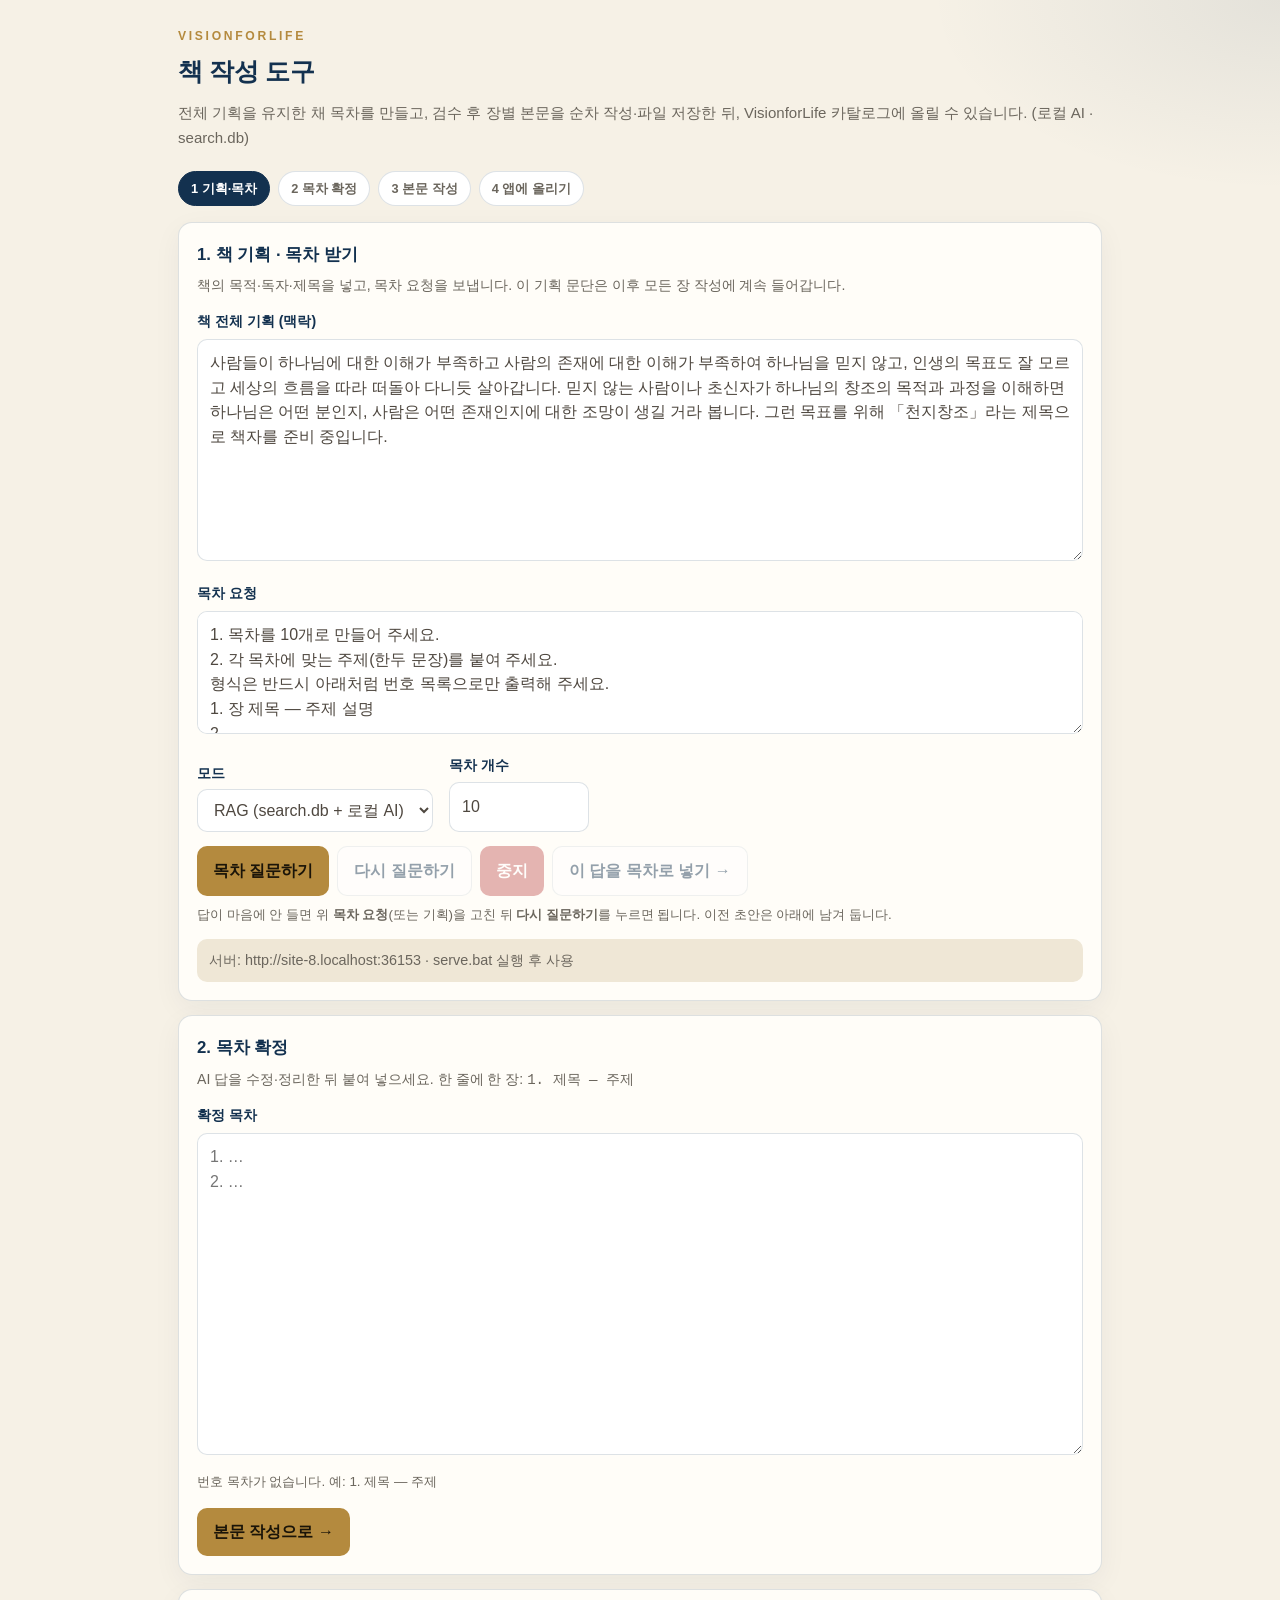
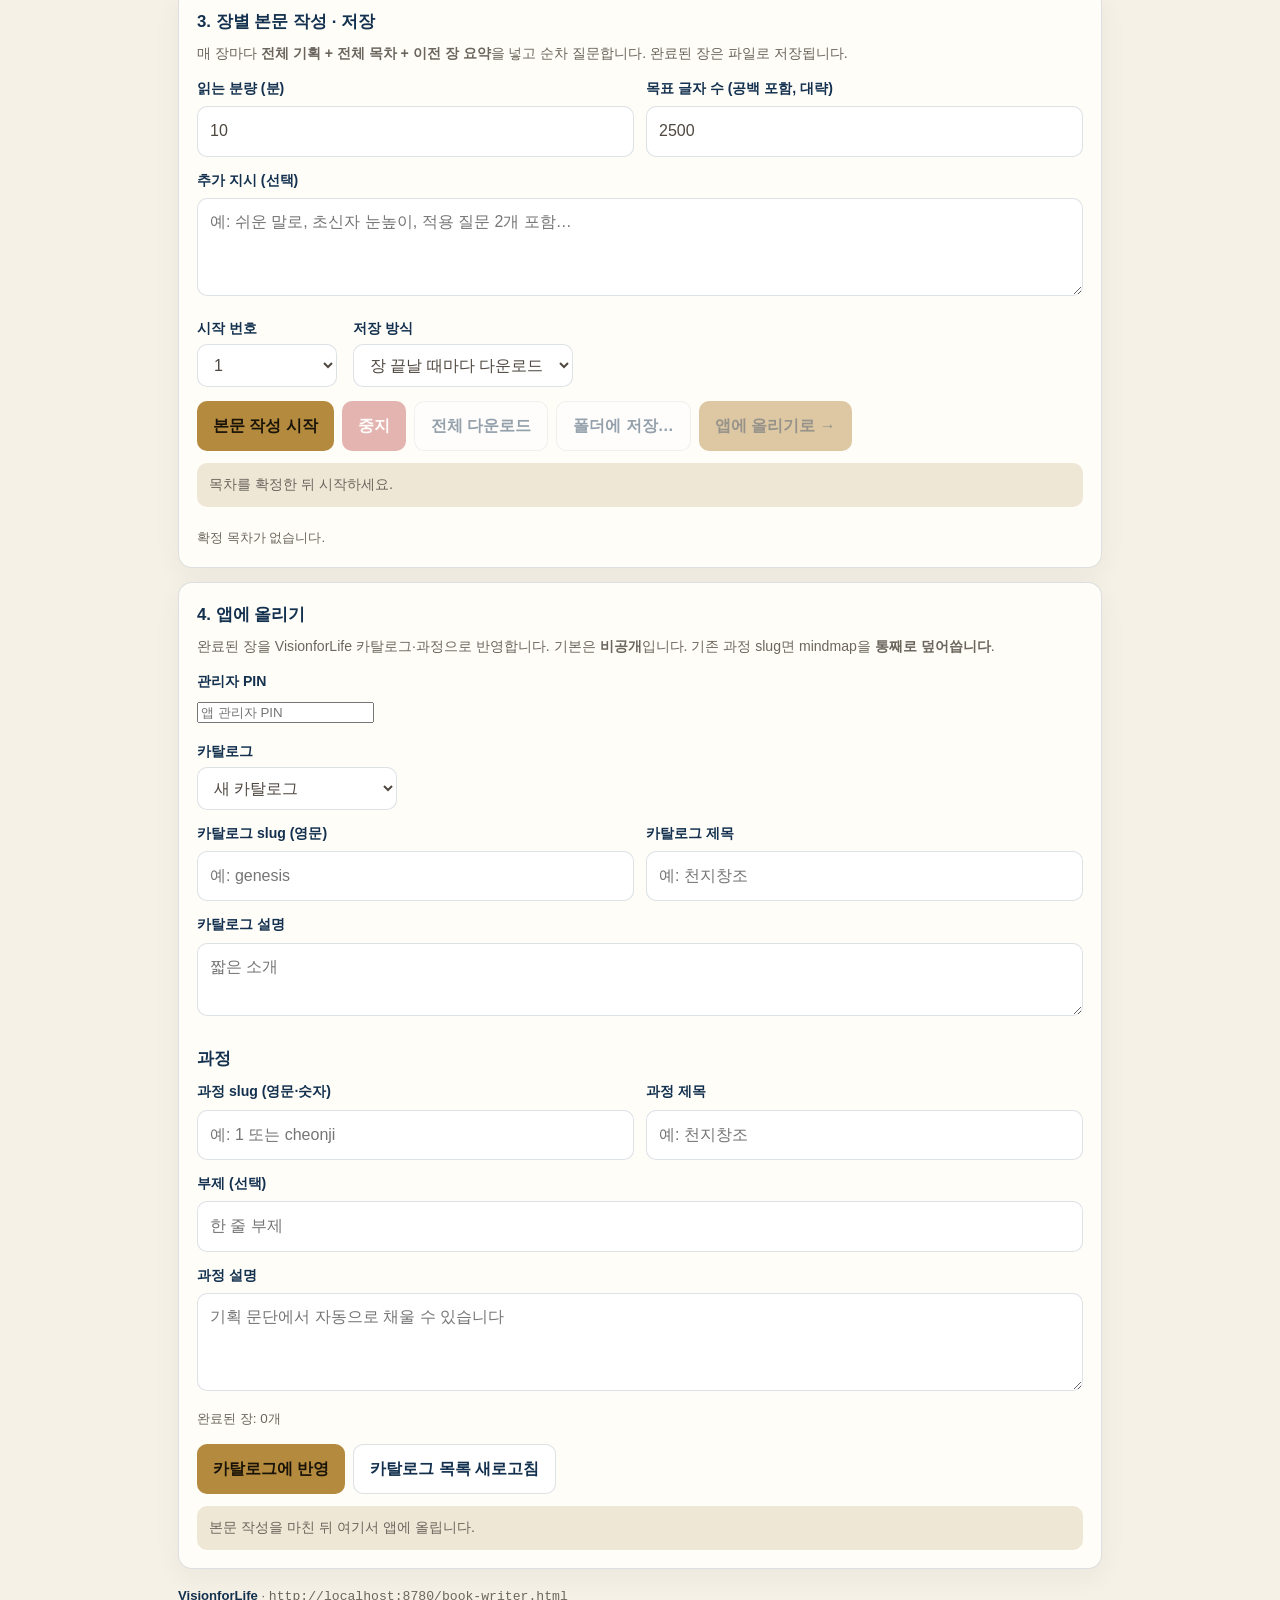
==== book-writer.html @ 025b5c42 "Add book-writer catalog publish step and fill genesis lessons 1-10. Let authors push local-AI chapte" ====
<!DOCTYPE html>
<html lang="ko">
<head>
<meta charset="UTF-8">
<meta name="viewport" content="width=device-width, initial-scale=1">
<title>책 작성 도구 · VisionforLife</title>
<style>
  :root{
    --bg:#f6f1e6; --panel:#fffdf8; --ink:#4f4840; --muted:#6b665d;
    --navy:#13314f; --gold:#b48a3e; --line:rgba(19,49,79,.14);
    --ok:#2f6b4f; --bad:#c45c5c; --soft:#efe7d6;
  }
  *{box-sizing:border-box}
  body{
    margin:0; min-height:100vh; color:var(--ink);
    font-family:"Pretendard","Apple SD Gothic Neo","Malgun Gothic",sans-serif;
    background:
      radial-gradient(900px 420px at 10% -10%, rgba(180,138,62,.16), transparent 55%),
      radial-gradient(700px 380px at 100% 0%, rgba(19,49,79,.08), transparent 50%),
      var(--bg);
    line-height:1.65;
  }
  .wrap{max-width:960px; margin:0 auto; padding:26px 18px 64px}
  .brand{color:var(--gold); letter-spacing:.22em; font-size:.76rem; font-weight:700; margin:0 0 6px}
  h1{margin:0 0 8px; color:var(--navy); font-size:1.55rem; font-family:"Nanum Myeongjo",Batang,serif}
  .lead{margin:0 0 20px; color:var(--muted); font-size:.94rem}
  .steps{display:flex; flex-wrap:wrap; gap:8px; margin:0 0 16px}
  .stepchip{
    border:1px solid var(--line); background:#fff; color:var(--muted);
    border-radius:999px; padding:6px 12px; font-size:.8rem; font-weight:700;
  }
  .stepchip.on{background:var(--navy); color:#fff; border-color:var(--navy)}
  .stepchip.done{background:rgba(47,107,79,.12); color:var(--ok); border-color:rgba(47,107,79,.35)}
  .panel{
    background:var(--panel); border:1px solid var(--line); border-radius:14px;
    padding:18px; margin-bottom:14px;
    box-shadow:0 8px 28px rgba(19,49,79,.05);
  }
  .panel h2{margin:0 0 6px; font-size:1.05rem; color:var(--navy)}
  .sub{margin:0 0 12px; color:var(--muted); font-size:.88rem}
  label.field{display:block; margin:0 0 6px; font-size:.88rem; font-weight:700; color:var(--navy)}
  textarea, select, input[type=number], input[type=text]{
    width:100%; border:1px solid var(--line); border-radius:10px;
    background:#fff; color:var(--ink); font:inherit; padding:11px 12px;
  }
  textarea{resize:vertical; line-height:1.55}
  textarea:focus, select:focus, input:focus{outline:none; border-color:var(--gold)}
  .grid2{display:grid; grid-template-columns:1fr 1fr; gap:12px}
  @media (max-width:700px){ .grid2{grid-template-columns:1fr} }
  .opts{display:flex; flex-wrap:wrap; gap:12px 16px; margin:12px 0 0; align-items:end}
  .opts .box{min-width:140px}
  .opts label.field{margin-bottom:4px}
  .btns{display:flex; flex-wrap:wrap; gap:8px; margin-top:14px}
  button{
    border:0; border-radius:10px; padding:11px 16px; font:inherit; font-weight:700;
    cursor:pointer; background:var(--navy); color:#fff;
  }
  button:hover{filter:brightness(1.06)}
  button:disabled{opacity:.45; cursor:default; filter:none}
  button.ghost{background:#fff; color:var(--navy); border:1px solid var(--line)}
  button.stop{background:var(--bad)}
  button.gold{background:var(--gold); color:#1a1408}
  .status{
    margin-top:12px; padding:10px 12px; border-radius:10px; background:var(--soft);
    color:var(--muted); font-size:.9rem; min-height:1.4em; white-space:pre-wrap;
  }
  .status.run{color:var(--navy); font-weight:600}
  .status.err{color:var(--bad); background:#fcecec}
  .status.ok{color:var(--ok)}
  .outbox{
    margin-top:12px; border:1px solid var(--line); border-radius:12px; background:#fff;
    padding:12px 14px; max-height:360px; overflow:auto; white-space:pre-wrap;
    font-size:.92rem; display:none;
  }
  .outbox.on{display:block}
  .list{display:flex; flex-direction:column; gap:8px}
  .item{
    border:1px solid var(--line); border-radius:12px; background:#fff;
    padding:12px 14px; display:grid; grid-template-columns:1fr auto; gap:8px 12px;
  }
  .item .t{font-weight:700; color:var(--navy)}
  .item .m{font-size:.84rem; color:var(--muted)}
  .item .actions{display:flex; gap:6px; flex-wrap:wrap; justify-content:flex-end}
  .item button{padding:7px 11px; font-size:.85rem}
  .item.done{border-color:rgba(47,107,79,.35)}
  .item.run{border-color:rgba(180,138,62,.55); background:#fffaf0}
  .item.err{border-color:rgba(196,92,92,.45)}
  .preview{
    grid-column:1/-1; margin:0; max-height:180px; overflow:auto;
    white-space:pre-wrap; font-size:.86rem; color:#3f3a33;
    background:#faf6ec; border-radius:8px; padding:10px 12px; display:none;
  }
  .item.open .preview{display:block}
  .hint{font-size:.84rem; color:var(--muted); margin:8px 0 0}
  .foot{margin-top:16px; font-size:.82rem; color:var(--muted)}
  .foot a{color:var(--navy); font-weight:600; text-decoration:none}
  .hidden{display:none !important}
</style>
</head>
<body>
  <div class="wrap">
    <p class="brand">VISIONFORLIFE</p>
    <h1>책 작성 도구</h1>
    <p class="lead">전체 기획을 유지한 채 목차를 만들고, 검수 후 장별 본문을 순차 작성·파일 저장한 뒤, VisionforLife 카탈로그에 올릴 수 있습니다. (로컬 AI · search.db)</p>

    <div class="steps" id="stepChips">
      <span class="stepchip on" data-step="1">1 기획·목차</span>
      <span class="stepchip" data-step="2">2 목차 확정</span>
      <span class="stepchip" data-step="3">3 본문 작성</span>
      <span class="stepchip" data-step="4">4 앱에 올리기</span>
    </div>

    <!-- STEP 1 -->
    <div class="panel" id="panel1">
      <h2>1. 책 기획 · 목차 받기</h2>
      <p class="sub">책의 목적·독자·제목을 넣고, 목차 요청을 보냅니다. 이 기획 문단은 이후 모든 장 작성에 계속 들어갑니다.</p>

      <label class="field" for="premise">책 전체 기획 (맥락)</label>
      <textarea id="premise" rows="8" placeholder="예: 믿지 않는 사람·초신자가 창조의 목적과 과정을 이해하도록… 제목은 「천지창조」…"></textarea>

      <label class="field" for="tocAsk" style="margin-top:12px">목차 요청</label>
      <textarea id="tocAsk" rows="4">1. 목차를 10개로 만들어 주세요.
2. 각 목차에 맞는 주제(한두 문장)를 붙여 주세요.
형식은 반드시 아래처럼 번호 목록으로만 출력해 주세요.
1. 장 제목 — 주제 설명
2. …</textarea>

      <div class="opts">
        <div class="box">
          <label class="field" for="mode">모드</label>
          <select id="mode">
            <option value="rag" selected>RAG (search.db + 로컬 AI)</option>
            <option value="model">로컬 AI만</option>
          </select>
        </div>
        <div class="box">
          <label class="field" for="tocCount">목차 개수</label>
          <input id="tocCount" type="number" min="3" max="30" value="10">
        </div>
      </div>

      <div class="btns">
        <button id="btnTocAsk" class="gold" type="button">목차 질문하기</button>
        <button id="btnTocRetry" class="ghost" type="button" disabled title="질문을 수정한 뒤 다시 물어봅니다">다시 질문하기</button>
        <button id="btnTocStop" class="stop" type="button" disabled>중지</button>
        <button id="btnUseToc" class="ghost" type="button" disabled>이 답을 목차로 넣기 →</button>
      </div>
      <p class="hint">답이 마음에 안 들면 위 <b>목차 요청</b>(또는 기획)을 고친 뒤 <b>다시 질문하기</b>를 누르면 됩니다. 이전 초안은 아래에 남겨 둡니다.</p>
      <div class="status" id="status1">대기 중</div>
      <div class="outbox" id="tocAnswer"></div>
      <details id="tocPrevWrap" class="hidden" style="margin-top:10px">
        <summary style="cursor:pointer;color:var(--navy);font-weight:700;font-size:.9rem">이전 목차 초안 보기</summary>
        <div class="outbox on" id="tocPrev" style="margin-top:8px;max-height:220px"></div>
      </details>
    </div>

    <!-- STEP 2 -->
    <div class="panel" id="panel2">
      <h2>2. 목차 확정</h2>
      <p class="sub">AI 답을 수정·정리한 뒤 붙여 넣으세요. 한 줄에 한 장: <code>1. 제목 — 주제</code></p>
      <label class="field" for="tocFinal">확정 목차</label>
      <textarea id="tocFinal" rows="12" placeholder="1. …&#10;2. …"></textarea>
      <p class="hint" id="tocParseHint">파싱 대기</p>
      <div class="btns">
        <button id="btnToStep3" class="gold" type="button">본문 작성으로 →</button>
      </div>
    </div>

    <!-- STEP 3 -->
    <div class="panel" id="panel3">
      <h2>3. 장별 본문 작성 · 저장</h2>
      <p class="sub">매 장마다 <b>전체 기획 + 전체 목차 + 이전 장 요약</b>을 넣고 순차 질문합니다. 완료된 장은 파일로 저장됩니다.</p>

      <div class="grid2">
        <div>
          <label class="field" for="minutes">읽는 분량 (분)</label>
          <input id="minutes" type="number" min="1" max="120" value="10">
        </div>
        <div>
          <label class="field" for="chars">목표 글자 수 (공백 포함, 대략)</label>
          <input id="chars" type="number" min="500" max="20000" value="2500" step="100">
        </div>
      </div>
      <label class="field" for="bodyExtra" style="margin-top:12px">추가 지시 (선택)</label>
      <textarea id="bodyExtra" rows="3" placeholder="예: 쉬운 말로, 초신자 눈높이, 적용 질문 2개 포함…"></textarea>

      <div class="opts">
        <div class="box">
          <label class="field" for="startFrom">시작 번호</label>
          <select id="startFrom"></select>
        </div>
        <div class="box">
          <label class="field" for="autoDl">저장 방식</label>
          <select id="autoDl">
            <option value="each" selected>장 끝날 때마다 다운로드</option>
            <option value="manual">목록에서 수동 다운로드</option>
          </select>
        </div>
      </div>

      <div class="btns">
        <button id="btnBodyStart" class="gold" type="button">본문 작성 시작</button>
        <button id="btnBodyStop" class="stop" type="button" disabled>중지</button>
        <button id="btnAll" class="ghost" type="button" disabled>전체 다운로드</button>
        <button id="btnFolder" class="ghost" type="button" disabled>폴더에 저장…</button>
        <button id="btnToStep4" class="gold" type="button" disabled>앱에 올리기로 →</button>
      </div>
      <div class="status" id="status3">목차를 확정한 뒤 시작하세요.</div>
      <div class="list" id="list" style="margin-top:12px"></div>
    </div>

    <!-- STEP 4 -->
    <div class="panel" id="panel4">
      <h2>4. 앱에 올리기</h2>
      <p class="sub">완료된 장을 VisionforLife 카탈로그·과정으로 반영합니다. 기본은 <b>비공개</b>입니다. 기존 과정 slug면 mindmap을 <b>통째로 덮어씁니다</b>.</p>

      <label class="field" for="adminPin">관리자 PIN</label>
      <input id="adminPin" type="password" autocomplete="off" placeholder="앱 관리자 PIN">

      <div class="opts" style="margin-top:14px">
        <div class="box" style="min-width:200px">
          <label class="field" for="catMode">카탈로그</label>
          <select id="catMode">
            <option value="new" selected>새 카탈로그</option>
            <option value="existing">기존 카탈로그</option>
          </select>
        </div>
        <div class="box hidden" style="flex:1;min-width:220px" id="catExistingWrap">
          <label class="field" for="catExisting">기존 목록</label>
          <select id="catExisting"><option value="">불러오는 중…</option></select>
        </div>
      </div>

      <div id="catNewFields" class="grid2" style="margin-top:12px">
        <div>
          <label class="field" for="catSlug">카탈로그 slug (영문)</label>
          <input id="catSlug" type="text" placeholder="예: genesis" spellcheck="false">
        </div>
        <div>
          <label class="field" for="catTitle">카탈로그 제목</label>
          <input id="catTitle" type="text" placeholder="예: 천지창조">
        </div>
      </div>
      <label class="field" for="catDesc" style="margin-top:12px">카탈로그 설명</label>
      <textarea id="catDesc" rows="2" placeholder="짧은 소개"></textarea>

      <h2 style="margin-top:20px;font-size:1.05rem;color:var(--navy)">과정</h2>
      <div class="grid2" style="margin-top:8px">
        <div>
          <label class="field" for="courseSlug">과정 slug (영문·숫자)</label>
          <input id="courseSlug" type="text" placeholder="예: 1 또는 cheonji" spellcheck="false">
        </div>
        <div>
          <label class="field" for="courseTitle">과정 제목</label>
          <input id="courseTitle" type="text" placeholder="예: 천지창조">
        </div>
      </div>
      <label class="field" for="courseSubtitle" style="margin-top:12px">부제 (선택)</label>
      <input id="courseSubtitle" type="text" placeholder="한 줄 부제">
      <label class="field" for="courseDesc" style="margin-top:12px">과정 설명</label>
      <textarea id="courseDesc" rows="3" placeholder="기획 문단에서 자동으로 채울 수 있습니다"></textarea>

      <p class="hint" id="publishHint">완료된 장: 0개</p>
      <div class="btns">
        <button id="btnPublish" class="gold" type="button">카탈로그에 반영</button>
        <button id="btnReloadCats" class="ghost" type="button">카탈로그 목록 새로고침</button>
      </div>
      <div class="status" id="status4">본문 작성을 마친 뒤 여기서 앱에 올립니다.</div>
      <p class="hint" id="publishLinks" hidden></p>
    </div>

    <p class="foot"><a href="./">VisionforLife</a> · <code>http://localhost:8780/book-writer.html</code></p>
  </div>

<script>
(function () {
  var API = location.origin + '/api/ai/ask';
  var HEALTH = location.origin + '/api/health';
  var API_CATALOGS = location.origin + '/api/catalogs';
  var API_COURSES = location.origin + '/api/courses';
  var API_MINDMAP = location.origin + '/api/mindmap';
  var LS = {
    premise: 'vfl_book2_premise',
    tocAsk: 'vfl_book2_tocAsk',
    tocFinal: 'vfl_book2_tocFinal',
    mode: 'vfl_book2_mode',
    minutes: 'vfl_book2_minutes',
    chars: 'vfl_book2_chars',
    bodyExtra: 'vfl_book2_bodyExtra',
    adminPin: 'vfl_book2_adminPin',
    catMode: 'vfl_book2_catMode',
    catSlug: 'vfl_book2_catSlug',
    catTitle: 'vfl_book2_catTitle',
    catDesc: 'vfl_book2_catDesc',
    courseSlug: 'vfl_book2_courseSlug',
    courseTitle: 'vfl_book2_courseTitle',
    courseSubtitle: 'vfl_book2_courseSubtitle'
  };

  var premiseEl = document.getElementById('premise');
  var tocAskEl = document.getElementById('tocAsk');
  var tocFinalEl = document.getElementById('tocFinal');
  var tocAnswerEl = document.getElementById('tocAnswer');
  var tocCountEl = document.getElementById('tocCount');
  var modeEl = document.getElementById('mode');
  var minutesEl = document.getElementById('minutes');
  var charsEl = document.getElementById('chars');
  var bodyExtraEl = document.getElementById('bodyExtra');
  var startEl = document.getElementById('startFrom');
  var autoDlEl = document.getElementById('autoDl');
  var listEl = document.getElementById('list');
  var status1 = document.getElementById('status1');
  var status3 = document.getElementById('status3');
  var status4 = document.getElementById('status4');
  var tocParseHint = document.getElementById('tocParseHint');

  var btnTocAsk = document.getElementById('btnTocAsk');
  var btnTocRetry = document.getElementById('btnTocRetry');
  var btnTocStop = document.getElementById('btnTocStop');
  var btnUseToc = document.getElementById('btnUseToc');
  var tocPrevWrap = document.getElementById('tocPrevWrap');
  var tocPrevEl = document.getElementById('tocPrev');
  var tocAskCount = 0;
  var btnToStep3 = document.getElementById('btnToStep3');
  var btnBodyStart = document.getElementById('btnBodyStart');
  var btnBodyStop = document.getElementById('btnBodyStop');
  var btnAll = document.getElementById('btnAll');
  var btnFolder = document.getElementById('btnFolder');
  var btnToStep4 = document.getElementById('btnToStep4');
  var btnPublish = document.getElementById('btnPublish');
  var btnReloadCats = document.getElementById('btnReloadCats');

  var adminPinEl = document.getElementById('adminPin');
  var catModeEl = document.getElementById('catMode');
  var catExistingEl = document.getElementById('catExisting');
  var catNewFields = document.getElementById('catNewFields');
  var catExistingWrap = document.getElementById('catExistingWrap');
  var catSlugEl = document.getElementById('catSlug');
  var catTitleEl = document.getElementById('catTitle');
  var catDescEl = document.getElementById('catDesc');
  var courseSlugEl = document.getElementById('courseSlug');
  var courseTitleEl = document.getElementById('courseTitle');
  var courseSubtitleEl = document.getElementById('courseSubtitle');
  var courseDescEl = document.getElementById('courseDesc');
  var publishHint = document.getElementById('publishHint');
  var publishLinks = document.getElementById('publishLinks');

  var chapters = [];
  var answers = {};
  var lastTocRaw = '';
  var running = false;
  var publishing = false;
  var abortCtrl = null;
  var SUMMARY = 800;
  var catalogList = [];
  var SLUG_RE = /^[a-z0-9]+(?:-[a-z0-9]+)*$/;

  /* restore */
  try {
    if (localStorage.getItem(LS.premise)) premiseEl.value = localStorage.getItem(LS.premise);
    else premiseEl.value =
      '사람들이 하나님에 대한 이해가 부족하고 사람의 존재에 대한 이해가 부족하여 하나님을 믿지 않고, ' +
      '인생의 목표도 잘 모르고 세상의 흐름을 따라 떠돌아 다니듯 살아갑니다. ' +
      '믿지 않는 사람이나 초신자가 하나님의 창조의 목적과 과정을 이해하면 ' +
      '하나님은 어떤 분인지, 사람은 어떤 존재인지에 대한 조망이 생길 거라 봅니다. ' +
      '그런 목표를 위해 「천지창조」라는 제목으로 책자를 준비 중입니다.';
    if (localStorage.getItem(LS.tocAsk)) tocAskEl.value = localStorage.getItem(LS.tocAsk);
    if (localStorage.getItem(LS.tocFinal)) tocFinalEl.value = localStorage.getItem(LS.tocFinal);
    if (localStorage.getItem(LS.bodyExtra)) bodyExtraEl.value = localStorage.getItem(LS.bodyExtra);
    var sm = localStorage.getItem(LS.mode); if (sm === 'rag' || sm === 'model') modeEl.value = sm;
    var mi = localStorage.getItem(LS.minutes); if (mi) minutesEl.value = mi;
    var ch = localStorage.getItem(LS.chars); if (ch) charsEl.value = ch;
    if (localStorage.getItem(LS.adminPin)) adminPinEl.value = localStorage.getItem(LS.adminPin);
    var cm = localStorage.getItem(LS.catMode); if (cm === 'new' || cm === 'existing') catModeEl.value = cm;
    if (localStorage.getItem(LS.catSlug)) catSlugEl.value = localStorage.getItem(LS.catSlug);
    if (localStorage.getItem(LS.catTitle)) catTitleEl.value = localStorage.getItem(LS.catTitle);
    if (localStorage.getItem(LS.catDesc)) catDescEl.value = localStorage.getItem(LS.catDesc);
    if (localStorage.getItem(LS.courseSlug)) courseSlugEl.value = localStorage.getItem(LS.courseSlug);
    if (localStorage.getItem(LS.courseTitle)) courseTitleEl.value = localStorage.getItem(LS.courseTitle);
    if (localStorage.getItem(LS.courseSubtitle)) courseSubtitleEl.value = localStorage.getItem(LS.courseSubtitle);
  } catch (e) {}

  function persist() {
    try {
      localStorage.setItem(LS.premise, premiseEl.value);
      localStorage.setItem(LS.tocAsk, tocAskEl.value);
      localStorage.setItem(LS.tocFinal, tocFinalEl.value);
      localStorage.setItem(LS.mode, modeEl.value);
      localStorage.setItem(LS.minutes, minutesEl.value);
      localStorage.setItem(LS.chars, charsEl.value);
      localStorage.setItem(LS.bodyExtra, bodyExtraEl.value);
      localStorage.setItem(LS.adminPin, adminPinEl.value);
      localStorage.setItem(LS.catMode, catModeEl.value);
      localStorage.setItem(LS.catSlug, catSlugEl.value);
      localStorage.setItem(LS.catTitle, catTitleEl.value);
      localStorage.setItem(LS.catDesc, catDescEl.value);
      localStorage.setItem(LS.courseSlug, courseSlugEl.value);
      localStorage.setItem(LS.courseTitle, courseTitleEl.value);
      localStorage.setItem(LS.courseSubtitle, courseSubtitleEl.value);
    } catch (e) {}
  }
  [premiseEl, tocAskEl, tocFinalEl, bodyExtraEl, modeEl, minutesEl, charsEl,
    adminPinEl, catModeEl, catSlugEl, catTitleEl, catDescEl,
    courseSlugEl, courseTitleEl, courseSubtitleEl, courseDescEl].forEach(function (el) {
    el.addEventListener('input', persist);
    el.addEventListener('change', persist);
  });

  function setStatus(el, msg, cls) {
    el.textContent = msg;
    el.className = 'status' + (cls ? ' ' + cls : '');
  }

  function setStep(n) {
    document.querySelectorAll('.stepchip').forEach(function (c) {
      var s = parseInt(c.getAttribute('data-step'), 10);
      c.classList.toggle('on', s === n);
      c.classList.toggle('done', s < n);
    });
  }

  function parseToc(text) {
    var items = [];
    String(text || '').split(/\r?\n/).forEach(function (line) {
      var raw = line.trim();
      if (!raw || raw.charAt(0) === '#') return;
      /* strip markdown bullets */
      raw = raw.replace(/^[-*•]\s+/, '');
      var m = raw.match(/^\s*(\d+)\s*[\.\)、:：\-–—]\s*(.+)$/) || raw.match(/^\s*(\d+)\s+(.+)$/);
      if (m) items.push({ num: parseInt(m[1], 10), title: m[2].trim() });
    });
    items.sort(function (a, b) { return a.num - b.num; });
    return items;
  }

  function refreshStartOptions() {
    var items = parseToc(tocFinalEl.value);
    var cur = startEl.value;
    startEl.innerHTML = '';
    if (!items.length) {
      startEl.innerHTML = '<option value="1">1</option>';
      tocParseHint.textContent = '번호 목차가 없습니다. 예: 1. 제목 — 주제';
      return items;
    }
    items.forEach(function (c) {
      var o = document.createElement('option');
      o.value = String(c.num);
      o.textContent = c.num + '. ' + c.title;
      startEl.appendChild(o);
    });
    if (cur && [].some.call(startEl.options, function (o) { return o.value === cur; })) startEl.value = cur;
    tocParseHint.textContent = items.length + '개 장으로 인식됨';
    return items;
  }

  tocFinalEl.addEventListener('input', function () {
    persist();
    refreshStartOptions();
  });

  function escapeHtml(s) {
    return String(s).replace(/&/g,'&amp;').replace(/</g,'&lt;').replace(/>/g,'&gt;');
  }
  function safeName(s) {
    var t = (s || '').replace(/[\\\/:*?"<>|]/g, '_').replace(/\s+/g, ' ').trim();
    if (t.length > 60) t = t.slice(0, 60).trim();
    return t || 'chapter';
  }
  function pad(n) { return (n < 10 ? '0' : '') + n; }
  function fileName(ch) { return pad(ch.num) + '_' + safeName(ch.title) + '.txt'; }
  function fileBody(ch, answer) {
    var book = (premiseEl.value.trim().split('\n')[0] || '책').slice(0, 80);
    return '# ' + ch.num + '. ' + ch.title +
      '\n# book: ' + book +
      '\n# generated ' + new Date().toISOString() +
      '\n\n' + String(answer || '').trim() + '\n';
  }
  function summary(text) {
    var t = String(text || '').replace(/\r\n/g, '\n').trim();
    if (t.length <= SUMMARY) return t;
    return t.slice(0, SUMMARY).trim() + '\n…(요약 생략)';
  }
  function downloadText(name, text) {
    var blob = new Blob([text], { type: 'text/plain;charset=utf-8' });
    var a = document.createElement('a');
    a.href = URL.createObjectURL(blob);
    a.download = name;
    document.body.appendChild(a);
    a.click();
    a.remove();
    setTimeout(function () { URL.revokeObjectURL(a.href); }, 1500);
  }

  async function ensureServer() {
    var h = await fetch(HEALTH).then(function (r) { return r.json(); });
    if (!h) throw new Error('health fail');
    return h;
  }

  async function ask(question, context) {
    abortCtrl = new AbortController();
    var res = await fetch(API, {
      method: 'POST',
      headers: { 'Content-Type': 'application/json' },
      body: JSON.stringify({
        question: question,
        context: context || '',
        mode: modeEl.value
      }),
      signal: abortCtrl.signal
    });
    var data = await res.json().catch(function () { return {}; });
    if (!res.ok || !data.ok) throw new Error(data.error || ('HTTP ' + res.status));
    return String(data.answer || '');
  }

  function setTocAskingUi(on) {
    btnTocAsk.disabled = on;
    btnTocRetry.disabled = on || !lastTocRaw;
    btnTocStop.disabled = !on;
    if (on) btnUseToc.disabled = true;
  }

  /* ----- Step 1: TOC ask (여러 번 재질문 가능) ----- */
  async function askTocDraft() {
    if (running) return;
    var premise = premiseEl.value.trim();
    if (!premise) {
      setStatus(status1, '책 전체 기획을 먼저 입력해 주세요.', 'err');
      return;
    }
    if (!tocAskEl.value.trim()) {
      setStatus(status1, '목차 요청 내용을 입력해 주세요.', 'err');
      return;
    }
    persist();

    /* 재질문: 현재 답을 이전 초안으로 보관 */
    if (lastTocRaw && lastTocRaw.trim()) {
      tocPrevEl.textContent = lastTocRaw;
      tocPrevWrap.classList.remove('hidden');
    }

    running = true;
    setTocAskingUi(true);
    tocAnswerEl.classList.remove('on');
    tocAnswerEl.textContent = '';
    setStep(1);
    tocAskCount += 1;
    setStatus(status1, (tocAskCount > 1 ? '다시 질문 중… (' + tocAskCount + '회차)' : '목차 요청 중…'), 'run');
    try {
      await ensureServer();
      var n = parseInt(tocCountEl.value, 10) || 10;
      var q =
        '【책 전체 기획】\n' + premise + '\n\n' +
        '【요청】\n' + tocAskEl.value.trim() + '\n\n' +
        '목차는 정확히 ' + n + '개로 잡아 주세요. 서론·본론·결론 흐름이 자연스럽게 이어지게 하세요.\n' +
        '출력은 다른 설명 없이 번호 목록만 해 주세요. 각 줄 형식: N. 장 제목 — 주제 한두 문장';
      if (tocAskCount > 1 && tocPrevEl.textContent.trim()) {
        q +=
          '\n\n【참고: 이전에 받은 목차 초안 — 마음에 안 들어 다시 요청합니다. 개선된 새 목차를 제시하세요】\n' +
          tocPrevEl.textContent.trim();
      }
      var answer = await ask(q, '책 목차 기획');
      lastTocRaw = answer;
      tocAnswerEl.textContent = answer;
      tocAnswerEl.classList.add('on');
      btnUseToc.disabled = !answer.trim();
      btnTocAsk.textContent = '목차 다시 질문하기';
      btnTocRetry.disabled = false;
      setStatus(
        status1,
        '목차 초안을 받았습니다. 마음에 들면 「이 답을 목차로 넣기」, 아니면 요청을 고친 뒤 「다시 질문하기」를 누르세요.',
        'ok'
      );
    } catch (e) {
      if (e && e.name === 'AbortError') setStatus(status1, '중지됨. 질문을 수정한 뒤 다시 질문할 수 있습니다.', 'ok');
      else setStatus(status1, '오류: ' + (e.message || e) + ' — 수정 후 다시 질문하세요.', 'err');
    } finally {
      running = false;
      abortCtrl = null;
      btnTocAsk.disabled = false;
      btnTocStop.disabled = true;
      btnTocRetry.disabled = !lastTocRaw && !tocAnswerEl.textContent.trim();
    }
  }

  btnTocAsk.onclick = function () { askTocDraft(); };
  btnTocRetry.onclick = function () {
    tocAskEl.focus();
    askTocDraft();
  };

  btnTocStop.onclick = function () {
    if (abortCtrl) abortCtrl.abort();
    running = false;
  };

  btnUseToc.onclick = function () {
    var raw = lastTocRaw || tocAnswerEl.textContent || '';
    var parsed = parseToc(raw);
    if (parsed.length) {
      tocFinalEl.value = parsed.map(function (c) { return c.num + '. ' + c.title; }).join('\n');
    } else {
      tocFinalEl.value = raw.trim();
    }
    persist();
    refreshStartOptions();
    setStep(2);
    tocFinalEl.focus();
    setStatus(status1, '목차 칸에 넣었습니다. 필요하면 고친 뒤 「본문 작성으로」로 가세요.', 'ok');
    document.getElementById('panel2').scrollIntoView({ behavior: 'smooth', block: 'start' });
  };

  btnToStep3.onclick = function () {
    chapters = refreshStartOptions();
    if (!chapters.length) {
      setStatus(status3, '확정 목차가 비었거나 형식이 맞지 않습니다.', 'err');
      return;
    }
    if (!premiseEl.value.trim()) {
      setStatus(status3, '책 전체 기획이 비어 있습니다. 1단계로 돌아가 채워 주세요.', 'err');
      return;
    }
    answers = {};
    renderList();
    setStep(3);
    setStatus(status3, chapters.length + '개 장 준비됨. 분량을 정한 뒤 「본문 작성 시작」을 누르세요.', 'ok');
    document.getElementById('panel3').scrollIntoView({ behavior: 'smooth', block: 'start' });
  };

  /* ----- Step 3: bodies ----- */
  function renderList() {
    listEl.innerHTML = '';
    if (!chapters.length) {
      listEl.innerHTML = '<p class="hint">확정 목차가 없습니다.</p>';
      return;
    }
    chapters.forEach(function (ch) {
      var st = answers[ch.num];
      var div = document.createElement('div');
      div.className = 'item';
      if (st) {
        if (st.status === 'done') div.classList.add('done');
        if (st.status === 'run') div.classList.add('run');
        if (st.status === 'err') div.classList.add('err');
      }
      var meta = '대기';
      if (st) {
        if (st.status === 'run') meta = '작성 중…';
        else if (st.status === 'done') meta = (st.answer || '').length + '자 · 완료';
        else if (st.status === 'err') meta = '오류: ' + (st.error || '');
        else if (st.status === 'skip') meta = '건너뜀';
      }
      div.innerHTML =
        '<div><div class="t">' + ch.num + '. ' + escapeHtml(ch.title) + '</div><div class="m">' + escapeHtml(meta) + '</div></div>' +
        '<div class="actions"></div><pre class="preview"></pre>';
      var actions = div.querySelector('.actions');
      if (st && st.status === 'done' && st.answer) {
        var b1 = document.createElement('button');
        b1.type = 'button'; b1.className = 'ghost'; b1.textContent = '다운로드';
        b1.onclick = function () { downloadText(fileName(ch), fileBody(ch, st.answer)); };
        var b2 = document.createElement('button');
        b2.type = 'button'; b2.className = 'ghost'; b2.textContent = '미리보기';
        b2.onclick = function () { div.classList.toggle('open'); };
        actions.appendChild(b1);
        actions.appendChild(b2);
        div.querySelector('.preview').textContent = st.answer;
      }
      listEl.appendChild(div);
    });
    var any = Object.keys(answers).some(function (k) { return answers[k].status === 'done'; });
    btnAll.disabled = !any;
    btnFolder.disabled = !any || !window.showDirectoryPicker;
    btnToStep4.disabled = !any;
    updatePublishHint();
  }

  function doneChapters() {
    var out = [];
    chapters.forEach(function (ch) {
      var st = answers[ch.num];
      if (st && st.status === 'done' && st.answer) out.push({ ch: ch, answer: st.answer });
    });
    return out;
  }

  function updatePublishHint() {
    var n = doneChapters().length;
    publishHint.textContent = '완료된 장: ' + n + '개' + (n ? ' · 반영 시 과정 mindmap을 덮어씁니다' : '');
  }

  function shortLessonTitle(full) {
    var t = String(full || '').trim();
    var parts = t.split(/\s*[—\-–]\s*/);
    return (parts[0] || t).trim() || '과';
  }

  function lessonBody(answer) {
    var lines = String(answer || '').replace(/\r\n/g, '\n').split('\n');
    var i = 0;
    while (i < lines.length) {
      var s = lines[i].trim();
      if (!s || s.charAt(0) === '#') { i++; continue; }
      break;
    }
    return lines.slice(i).join('\n').trim() || String(answer || '').trim();
  }

  function slugify(title, fallback) {
    var s = String(title || '')
      .trim()
      .toLowerCase()
      .replace(/[^a-z0-9\s-]+/g, '')
      .replace(/\s+/g, '-')
      .replace(/-+/g, '-')
      .replace(/^-|-$/g, '')
      .slice(0, 48);
    if (s && SLUG_RE.test(s)) return s;
    return fallback || ('book-' + Date.now().toString(36));
  }

  function syncCatModeUi() {
    var isNew = catModeEl.value === 'new';
    catNewFields.classList.toggle('hidden', !isNew);
    catExistingWrap.classList.toggle('hidden', isNew);
    var catDescLabel = catDescEl.previousElementSibling;
    if (catDescLabel && catDescLabel.tagName === 'LABEL') {
      catDescLabel.classList.toggle('hidden', !isNew);
    }
    catDescEl.classList.toggle('hidden', !isNew);
  }

  async function loadCatalogs() {
    try {
      var res = await fetch(API_CATALOGS, { credentials: 'same-origin' });
      var data = await res.json().catch(function () { return {}; });
      catalogList = (data && data.ok && data.catalogs) ? data.catalogs : [];
      var cur = catExistingEl.value;
      catExistingEl.innerHTML = '';
      if (!catalogList.length) {
        var o0 = document.createElement('option');
        o0.value = '';
        o0.textContent = '(카탈로그 없음)';
        catExistingEl.appendChild(o0);
      } else {
        catalogList.forEach(function (c) {
          var o = document.createElement('option');
          o.value = c.slug;
          o.textContent = (c.title || c.slug) + ' (' + c.slug + ')' +
            (c.visibility === 'private' || c.published === false ? ' · 비공개' : '');
          catExistingEl.appendChild(o);
        });
        if (cur && [].some.call(catExistingEl.options, function (o) { return o.value === cur; })) {
          catExistingEl.value = cur;
        }
      }
      return catalogList;
    } catch (e) {
      catExistingEl.innerHTML = '<option value="">목록 로드 실패</option>';
      throw e;
    }
  }

  function prefillPublishFields() {
    var premise = premiseEl.value.trim();
    if (!courseDescEl.value.trim() && premise) courseDescEl.value = premise.slice(0, 400);
    if (!courseTitleEl.value.trim()) {
      var m = premise.match(/「([^」]+)」/) || premise.match(/『([^』]+)』/);
      courseTitleEl.value = m ? m[1] : (chapters[0] ? shortLessonTitle(chapters[0].title) : '새 과정');
    }
    if (!catTitleEl.value.trim() && courseTitleEl.value.trim()) catTitleEl.value = courseTitleEl.value.trim();
    if (!catSlugEl.value.trim()) catSlugEl.value = slugify(catTitleEl.value, 'catalog-' + Date.now().toString(36));
    if (!courseSlugEl.value.trim()) courseSlugEl.value = '1';
    if (!catDescEl.value.trim() && premise) catDescEl.value = premise.split(/[.。]/)[0].trim().slice(0, 120);
    updatePublishHint();
    persist();
  }

  function goStep4() {
    var done = doneChapters();
    if (!done.length) {
      setStatus(status3, '완료된 장이 없습니다. 본문을 먼저 작성하세요.', 'err');
      return;
    }
    if (!chapters.length) chapters = refreshStartOptions();
    prefillPublishFields();
    syncCatModeUi();
    setStep(4);
    loadCatalogs().then(function () {
      setStatus(status4, done.length + '개 장을 앱에 올릴 수 있습니다. PIN과 slug를 확인하세요.', 'ok');
    }).catch(function (e) {
      setStatus(status4, '카탈로그 목록 로드 실패: ' + (e.message || e) + ' — serve.bat 확인', 'err');
    });
    document.getElementById('panel4').scrollIntoView({ behavior: 'smooth', block: 'start' });
  }

  async function apiJson(url, method, body) {
    var res = await fetch(url, {
      method: method,
      headers: { 'Content-Type': 'application/json' },
      credentials: 'same-origin',
      body: JSON.stringify(body)
    });
    var data = await res.json().catch(function () { return {}; });
    return { ok: res.ok && !!data.ok, status: res.status, data: data };
  }

  function buildMindmap(catalogSlug, courseSlug, courseTitle, courseSubtitle, done) {
    var nodes = [{
      id: 'root',
      title: courseTitle,
      description:
        (courseDescEl.value.trim() || courseTitle) +
        '\n\n아래에서 **제1과**부터 순서대로 공부하세요.',
      scripture: '',
      x: 0,
      y: 0
    }];
    var edges = [];
    var prev = null;
    done.forEach(function (item) {
      var num = item.ch.num;
      var nid = 'lesson-' + pad(num);
      var title = shortLessonTitle(item.ch.title);
      nodes.push({
        id: nid,
        title: '제' + num + '과 ' + title,
        description: lessonBody(item.answer),
        scripture: '',
        x: 0,
        y: 0
      });
      edges.push({ id: 'e-root-' + nid, from: 'root', to: nid, type: 'hierarchy' });
      if (prev) edges.push({ id: 'e-seq-' + prev + '-' + nid, from: prev, to: nid, type: 'cross' });
      prev = nid;
    });
    return {
      version: 2,
      courseSlug: courseSlug,
      catalogSlug: catalogSlug,
      rootId: 'root',
      meta: {
        title: courseTitle,
        subtitle: courseSubtitle || '',
        catalogSlug: catalogSlug,
        layout: 'linear',
        updatedAt: new Date().toISOString()
      },
      nodes: nodes,
      edges: edges
    };
  }

  btnToStep4.onclick = function () { goStep4(); };
  btnReloadCats.onclick = function () {
    loadCatalogs().then(function () {
      setStatus(status4, '카탈로그 목록을 새로고침했습니다. (' + catalogList.length + '개)', 'ok');
    }).catch(function (e) {
      setStatus(status4, '새로고침 실패: ' + (e.message || e), 'err');
    });
  };
  catModeEl.addEventListener('change', function () {
    syncCatModeUi();
    persist();
  });

  btnPublish.onclick = async function () {
    if (publishing || running) return;
    var done = doneChapters();
    if (!done.length) {
      setStatus(status4, '완료된 장이 없습니다.', 'err');
      return;
    }
    var pin = adminPinEl.value.trim();
    if (!pin) {
      setStatus(status4, '관리자 PIN을 입력하세요.', 'err');
      adminPinEl.focus();
      return;
    }

    var catalogSlug = '';
    var catalogTitle = '';
    var catalogDesc = catDescEl.value.trim();
    var isNewCat = catModeEl.value === 'new';

    if (isNewCat) {
      catalogSlug = catSlugEl.value.trim().toLowerCase();
      catalogTitle = catTitleEl.value.trim();
      if (!catalogSlug || !SLUG_RE.test(catalogSlug)) {
        setStatus(status4, '카탈로그 slug는 영문 소문자·숫자·하이픈만 가능합니다. 예: genesis', 'err');
        return;
      }
      if (!catalogTitle) {
        setStatus(status4, '카탈로그 제목을 입력하세요.', 'err');
        return;
      }
    } else {
      catalogSlug = catExistingEl.value.trim();
      if (!catalogSlug) {
        setStatus(status4, '기존 카탈로그를 선택하세요.', 'err');
        return;
      }
      var found = catalogList.find(function (c) { return c.slug === catalogSlug; });
      catalogTitle = found ? (found.title || catalogSlug) : catalogSlug;
    }

    var courseSlug = courseSlugEl.value.trim().toLowerCase();
    var courseTitle = courseTitleEl.value.trim();
    var courseSubtitle = courseSubtitleEl.value.trim();
    var courseDesc = courseDescEl.value.trim();
    if (!courseSlug || !SLUG_RE.test(courseSlug)) {
      setStatus(status4, '과정 slug는 영문 소문자·숫자·하이픈만 가능합니다. 예: 1 또는 cheonji', 'err');
      return;
    }
    if (!courseTitle) {
      setStatus(status4, '과정 제목을 입력하세요.', 'err');
      return;
    }

    if (!confirm(
      '카탈로그「' + catalogTitle + '」(' + catalogSlug + ') / 과정「' + courseTitle + '」(' + courseSlug + ')에\n' +
      done.length + '개 장을 반영합니다.\n기존 과정이면 mindmap을 통째로 덮어씁니다. 계속할까요?'
    )) return;

    persist();
    publishing = true;
    btnPublish.disabled = true;
    publishLinks.hidden = true;
    setStatus(status4, '반영 중…', 'run');

    try {
      await ensureServer();

      if (isNewCat) {
        var created = await apiJson(API_CATALOGS, 'POST', {
          pin: pin,
          slug: catalogSlug,
          title: catalogTitle,
          description: catalogDesc,
          visibility: 'private',
          published: false
        });
        if (!created.ok) {
          var err = (created.data && created.data.error) || ('HTTP ' + created.status);
          if (/unavailable|already|exist|중복/i.test(String(err))) {
            setStatus(status4, '카탈로그가 이미 있어 기존 것을 사용합니다…', 'run');
          } else {
            throw new Error('카탈로그 생성 실패: ' + err);
          }
        }
      }

      var coursePayload = {
        pin: pin,
        catalogSlug: catalogSlug,
        slug: courseSlug,
        title: courseTitle,
        subtitle: courseSubtitle,
        description: courseDesc
      };
      var courseRes = await apiJson(API_COURSES, 'POST', coursePayload);
      if (!courseRes.ok) {
        var cerr = (courseRes.data && courseRes.data.error) || '';
        if (/unavailable|already|exist|중복/i.test(String(cerr))) {
          courseRes = await apiJson(API_COURSES, 'PATCH', coursePayload);
        }
        if (!courseRes.ok) {
          throw new Error('과정 생성/수정 실패: ' + ((courseRes.data && courseRes.data.error) || courseRes.status));
        }
      }

      var mindmap = buildMindmap(catalogSlug, courseSlug, courseTitle, courseSubtitle, done);
      mindmap.pin = pin;
      var mmRes = await apiJson(API_MINDMAP, 'POST', mindmap);
      if (!mmRes.ok) {
        throw new Error('mindmap 저장 실패: ' + ((mmRes.data && mmRes.data.error) || mmRes.status));
      }

      setStatus(status4, '완료. ' + done.length + '개 과가 반영되었습니다.', 'ok');
      publishLinks.hidden = false;
      publishLinks.innerHTML =
        '열기: <a href="./#catalog/' + encodeURIComponent(catalogSlug) + '">카탈로그</a> · ' +
        '<a href="./#course/' + encodeURIComponent(courseSlug) + '">과정</a>';
      await loadCatalogs();
    } catch (e) {
      setStatus(status4, '오류: ' + (e.message || e), 'err');
    } finally {
      publishing = false;
      btnPublish.disabled = false;
    }
  };

  function buildBodyPrompt(ch, tocBlock, prevNotes) {
    var minutes = parseInt(minutesEl.value, 10) || 10;
    var chars = parseInt(charsEl.value, 10) || 2500;
    var extra = bodyExtraEl.value.trim();
    var prevBlock = prevNotes.length
      ? '【이미 작성한 장 요약 — 톤·용어·논지를 이어서 유지】\n' + prevNotes.map(function (p) { return '----\n' + p; }).join('\n')
      : '【이미 작성한 장】 없음 (첫 장)';
    return (
      '당신은 한 권의 책을 집필 중입니다.\n\n' +
      '【책 전체 기획·맥락】\n' + premiseEl.value.trim() + '\n\n' +
      '【전체 목차】\n' + tocBlock + '\n\n' +
      prevBlock + '\n\n' +
      '【지금 쓸 장】\n' + ch.num + '. ' + ch.title + '\n\n' +
      '【분량】\n' +
      '- 소리 내어 읽으면 약 ' + minutes + '분 분량\n' +
      '- 목표 글자 수(공백 포함) 약 ' + chars + '자 (너무 짧지 않게)\n\n' +
      (extra ? ('【추가 지시】\n' + extra + '\n\n') : '') +
      '요청:\n' +
      '- 지금 장(' + ch.num + '번)의 본문만 작성하세요.\n' +
      '- 책 전체 기획과 목차 흐름 안에서, 앞 장과 톤·용어가 맞게 쓰세요.\n' +
      '- 다른 장 전체를 다시 쓰지 마세요.\n' +
      '- 서두에 "답변:", "알겠습니다" 같은 메타 문구 없이 본문만 출력하세요.\n' +
      '- 소제목이 필요하면 마크다운 ## 를 써도 됩니다.'
    );
  }

  btnBodyStart.onclick = async function () {
    if (running) return;
    chapters = refreshStartOptions();
    if (!chapters.length) {
      setStatus(status3, '확정 목차가 없습니다.', 'err');
      return;
    }
    if (!premiseEl.value.trim()) {
      setStatus(status3, '책 전체 기획이 비어 있습니다.', 'err');
      return;
    }
    persist();
    running = true;
    btnBodyStart.disabled = true;
    btnBodyStop.disabled = false;
    btnTocAsk.disabled = true;
    setStep(3);

    var startFrom = parseInt(startEl.value, 10) || chapters[0].num;
    answers = {};
    chapters.forEach(function (c) {
      answers[c.num] = { status: c.num < startFrom ? 'skip' : 'wait' };
    });
    renderList();

    var tocBlock = chapters.map(function (c) { return c.num + '. ' + c.title; }).join('\n');
    var prevNotes = [];
    /* seed summaries from already-done files in this session if restarting mid-way — N/A first run */

    try {
      await ensureServer();
      for (var i = 0; i < chapters.length; i++) {
        if (!running) break;
        var ch = chapters[i];
        if (ch.num < startFrom) continue;

        answers[ch.num] = { status: 'run' };
        renderList();
        setStatus(status3, '작성 중: ' + ch.num + '. ' + ch.title, 'run');

        var answer = await ask(buildBodyPrompt(ch, tocBlock, prevNotes), '책 본문 · ' + ch.num + '. ' + ch.title);
        if (!answer.trim()) throw new Error('빈 답변 (' + ch.num + ')');

        answers[ch.num] = { status: 'done', answer: answer };
        prevNotes.push(ch.num + '. ' + ch.title + '\n' + summary(answer));
        renderList();
        if (autoDlEl.value === 'each') downloadText(fileName(ch), fileBody(ch, answer));
      }
      if (running) setStatus(status3, '완료. 아래에서 미리보기·다시 다운로드할 수 있습니다.', 'ok');
      else setStatus(status3, '중지됨. 완료된 장만 저장할 수 있습니다.', 'ok');
    } catch (e) {
      if (e && e.name === 'AbortError') setStatus(status3, '중지됨.', 'ok');
      else {
        setStatus(status3, '오류: ' + (e.message || e), 'err');
        var cur = chapters.find(function (c) { return answers[c.num] && answers[c.num].status === 'run'; });
        if (cur) {
          answers[cur.num] = { status: 'err', error: e.message || String(e) };
          renderList();
        }
      }
    } finally {
      running = false;
      abortCtrl = null;
      btnBodyStart.disabled = false;
      btnBodyStop.disabled = true;
      btnTocAsk.disabled = false;
    }
  };

  btnBodyStop.onclick = function () {
    running = false;
    if (abortCtrl) abortCtrl.abort();
    btnBodyStop.disabled = true;
  };

  btnAll.onclick = function () {
    chapters.forEach(function (ch) {
      var st = answers[ch.num];
      if (st && st.status === 'done' && st.answer) downloadText(fileName(ch), fileBody(ch, st.answer));
    });
  };

  btnFolder.onclick = async function () {
    if (!window.showDirectoryPicker) {
      setStatus(status3, '이 브라우저는 폴더 저장을 지원하지 않습니다.', 'err');
      return;
    }
    try {
      var dir = await window.showDirectoryPicker({ mode: 'readwrite' });
      var n = 0;
      for (var i = 0; i < chapters.length; i++) {
        var ch = chapters[i];
        var st = answers[ch.num];
        if (!(st && st.status === 'done' && st.answer)) continue;
        var fh = await dir.getFileHandle(fileName(ch), { create: true });
        var w = await fh.createWritable();
        await w.write(fileBody(ch, st.answer));
        await w.close();
        n++;
      }
      setStatus(status3, '폴더에 ' + n + '개 파일을 저장했습니다.', 'ok');
    } catch (e) {
      if (e && e.name === 'AbortError') return;
      setStatus(status3, '폴더 저장 실패: ' + (e.message || e), 'err');
    }
  };

  /* minutes ↔ rough chars hint: ~250 Korean chars/min reading aloud is rough; keep independent editable */
  minutesEl.addEventListener('change', function () {
    var m = parseInt(minutesEl.value, 10) || 10;
    if (!charsEl.dataset.touched) charsEl.value = String(Math.round(m * 250));
    persist();
  });
  charsEl.addEventListener('input', function () { charsEl.dataset.touched = '1'; });

  refreshStartOptions();
  renderList();
  syncCatModeUi();
  setStatus(status1, '서버: ' + location.origin + ' · serve.bat 실행 후 사용');
  loadCatalogs().catch(function () {});
})();
</script>
</body>
</html>
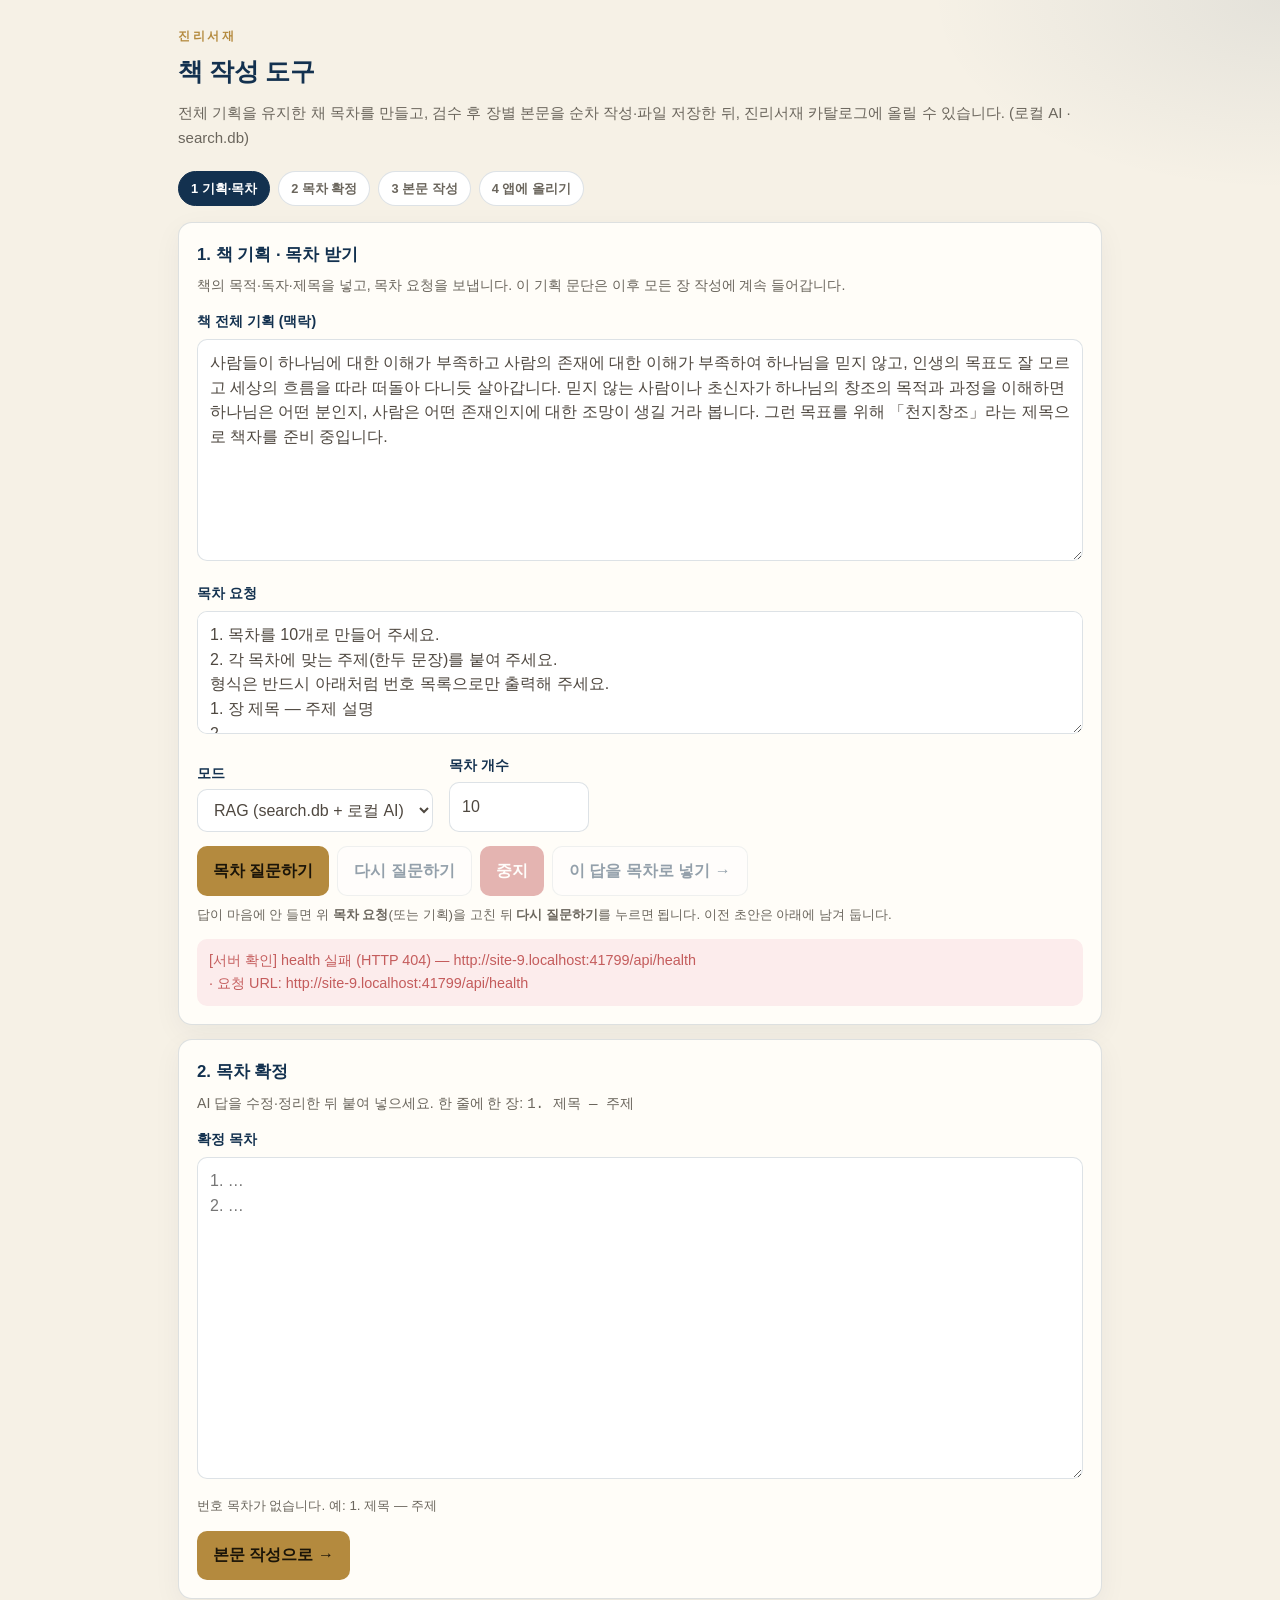
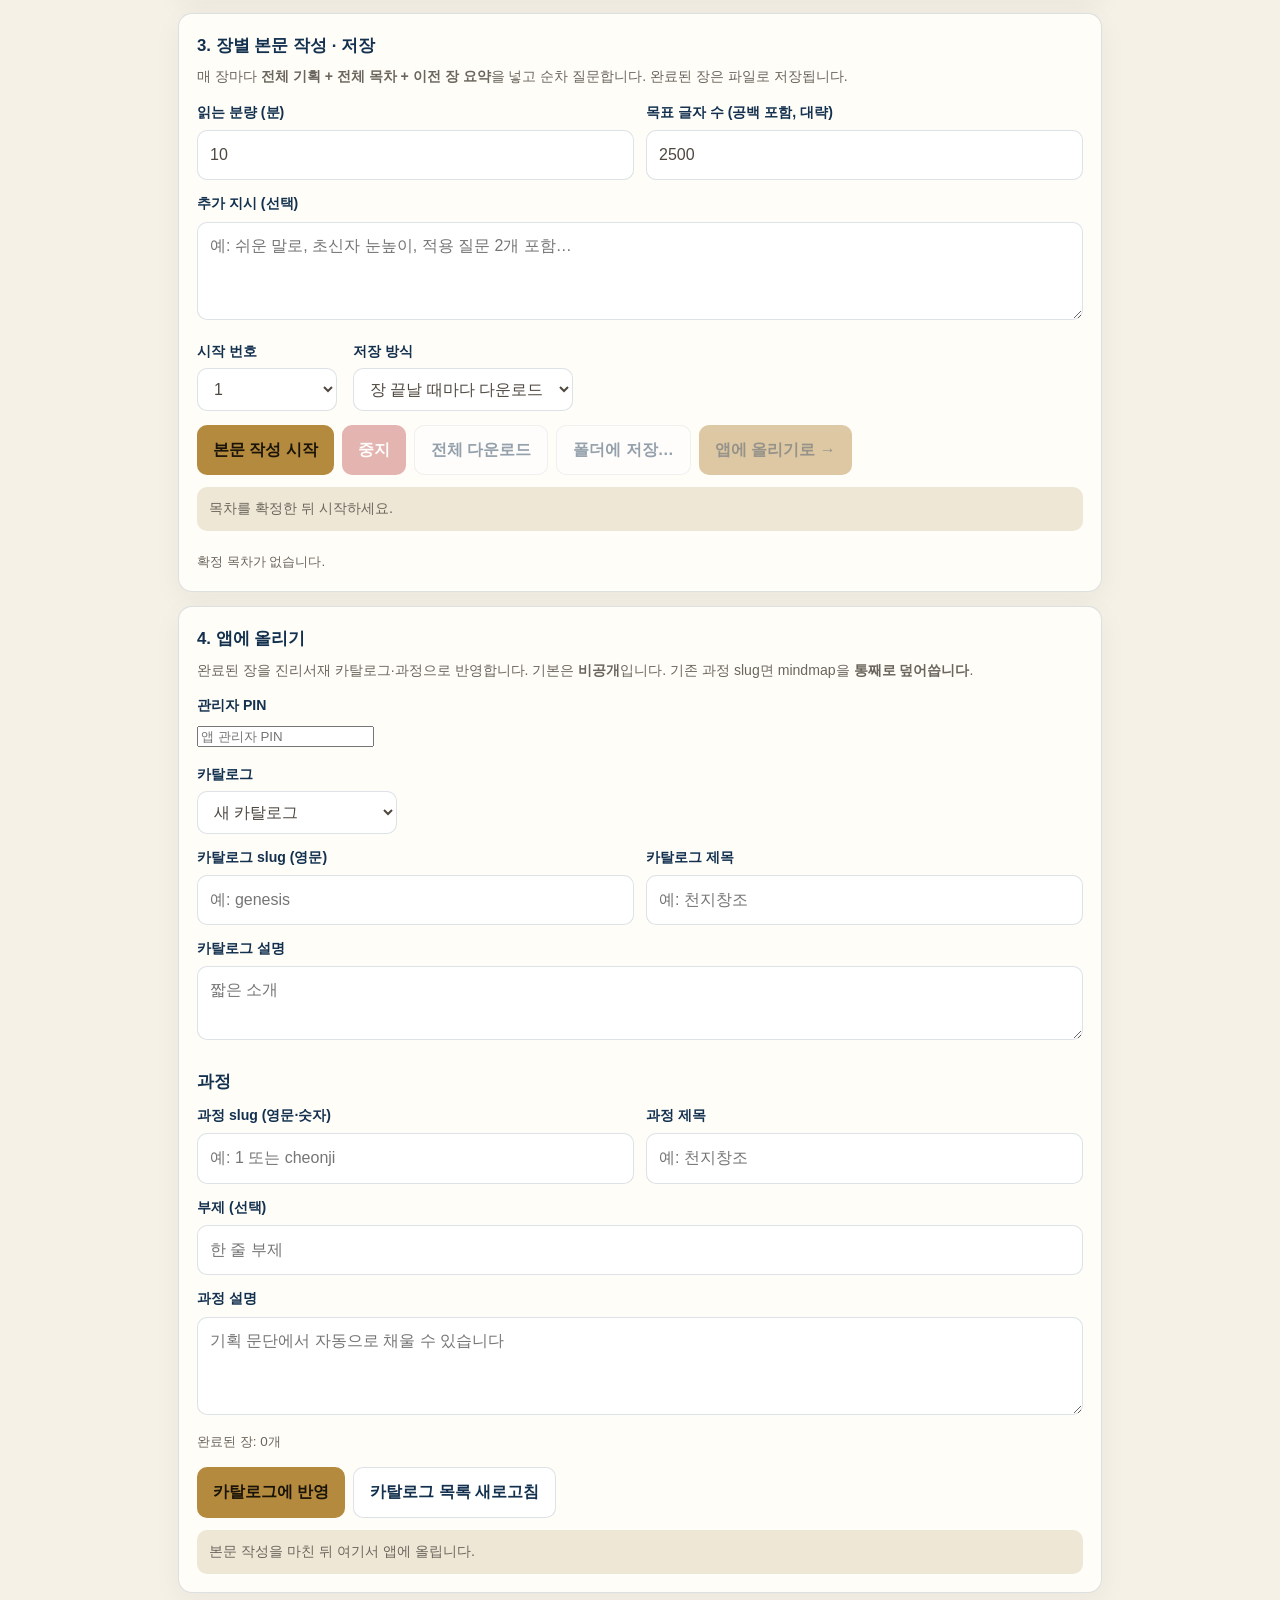
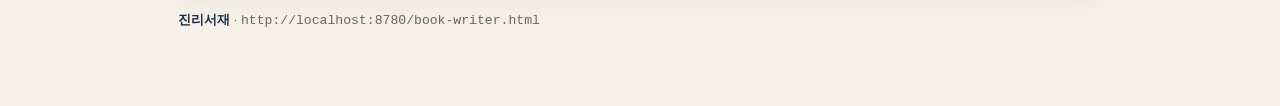
==== commit 08d93935: "Rebrand to 진리서재 (truthlib) with new icons and Kakao OG preview. Rename paths from visionforlife to t" ====
--- a/book-writer.html
+++ b/book-writer.html
@@ -3,7 +3,7 @@
 <head>
 <meta charset="UTF-8">
 <meta name="viewport" content="width=device-width, initial-scale=1">
-<title>책 작성 도구 · VisionforLife</title>
+<title>책 작성 도구 · 진리서재</title>
 <style>
   :root{
     --bg:#f6f1e6; --panel:#fffdf8; --ink:#4f4840; --muted:#6b665d;
@@ -99,9 +99,9 @@
 </head>
 <body>
   <div class="wrap">
-    <p class="brand">VISIONFORLIFE</p>
+    <p class="brand">진리서재</p>
     <h1>책 작성 도구</h1>
-    <p class="lead">전체 기획을 유지한 채 목차를 만들고, 검수 후 장별 본문을 순차 작성·파일 저장한 뒤, VisionforLife 카탈로그에 올릴 수 있습니다. (로컬 AI · search.db)</p>
+    <p class="lead">전체 기획을 유지한 채 목차를 만들고, 검수 후 장별 본문을 순차 작성·파일 저장한 뒤, 진리서재 카탈로그에 올릴 수 있습니다. (로컬 AI · search.db)</p>
 
     <div class="steps" id="stepChips">
       <span class="stepchip on" data-step="1">1 기획·목차</span>
@@ -212,7 +212,7 @@
     <!-- STEP 4 -->
     <div class="panel" id="panel4">
       <h2>4. 앱에 올리기</h2>
-      <p class="sub">완료된 장을 VisionforLife 카탈로그·과정으로 반영합니다. 기본은 <b>비공개</b>입니다. 기존 과정 slug면 mindmap을 <b>통째로 덮어씁니다</b>.</p>
+      <p class="sub">완료된 장을 진리서재 카탈로그·과정으로 반영합니다. 기본은 <b>비공개</b>입니다. 기존 과정 slug면 mindmap을 <b>통째로 덮어씁니다</b>.</p>
 
       <label class="field" for="adminPin">관리자 PIN</label>
       <input id="adminPin" type="password" autocomplete="off" placeholder="앱 관리자 PIN">
@@ -269,7 +269,7 @@
       <p class="hint" id="publishLinks" hidden></p>
     </div>
 
-    <p class="foot"><a href="./">VisionforLife</a> · <code>http://localhost:8780/book-writer.html</code></p>
+    <p class="foot"><a href="./">진리서재</a> · <code>http://localhost:8780/book-writer.html</code></p>
   </div>
 
 <script>
@@ -491,27 +491,93 @@
     setTimeout(function () { URL.revokeObjectURL(a.href); }, 1500);
   }
 
+  function explainFetchError(err, url, step) {
+    var msg = (err && err.message) ? String(err.message) : String(err || 'unknown');
+    var origin = location.origin;
+    var proto = location.protocol;
+    var where = step ? ('[' + step + '] ') : '';
+    if (proto === 'file:') {
+      return where + 'HTML을 파일로 열었습니다 (file://). ' +
+        '반드시 serve.bat 실행 후 http://localhost:8780/book-writer.html 로 여세요.';
+    }
+    if (err && err.name === 'AbortError') return where + '요청이 중지되었습니다.';
+    if (/Failed to fetch|NetworkError|Load failed|fetch/i.test(msg) || (err && err.name === 'TypeError')) {
+      return where + '서버에 연결할 수 없습니다 (' + msg + ').\n' +
+        '· 요청 URL: ' + url + '\n' +
+        '· 현재 페이지: ' + origin + location.pathname + '\n' +
+        '· 확인: 프로젝트에서 serve.bat 가 켜져 있는지, 주소가 http://localhost:8780 인지 보세요.\n' +
+        '· 브라우저에서 ' + HEALTH + ' 를 열어 JSON이 보이면 서버는 정상입니다.';
+    }
+    return where + msg + '\n· 요청 URL: ' + url;
+  }
+
   async function ensureServer() {
-    var h = await fetch(HEALTH).then(function (r) { return r.json(); });
-    if (!h) throw new Error('health fail');
-    return h;
+    try {
+      var res = await fetch(HEALTH, { credentials: 'same-origin' });
+      var h = await res.json().catch(function () { return null; });
+      if (!res.ok || !h || !h.ok) {
+        throw new Error(
+          'health 실패 (HTTP ' + res.status + ')' +
+          (h && h.error ? ': ' + h.error : '') +
+          ' — ' + HEALTH
+        );
+      }
+      return h;
+    } catch (e) {
+      if (e && e.name === 'AbortError') throw e;
+      throw new Error(explainFetchError(e, HEALTH, '서버 확인'));
+    }
   }
 
   async function ask(question, context) {
     abortCtrl = new AbortController();
-    var res = await fetch(API, {
-      method: 'POST',
-      headers: { 'Content-Type': 'application/json' },
-      body: JSON.stringify({
-        question: question,
-        context: context || '',
-        mode: modeEl.value
-      }),
-      signal: abortCtrl.signal
-    });
+    var res;
+    try {
+      res = await fetch(API, {
+        method: 'POST',
+        headers: { 'Content-Type': 'application/json' },
+        body: JSON.stringify({
+          question: question,
+          context: context || '',
+          mode: modeEl.value
+        }),
+        signal: abortCtrl.signal
+      });
+    } catch (e) {
+      if (e && e.name === 'AbortError') throw e;
+      throw new Error(explainFetchError(e, API, 'AI 요청'));
+    }
     var data = await res.json().catch(function () { return {}; });
-    if (!res.ok || !data.ok) throw new Error(data.error || ('HTTP ' + res.status));
+    if (!res.ok || !data.ok) {
+      var detail = data.error || data.message || ('HTTP ' + res.status);
+      if (data.detail) detail += ' — ' + data.detail;
+      throw new Error('[AI 응답] ' + detail + '\n· 요청 URL: ' + API + '\n· mode: ' + modeEl.value);
+    }
     return String(data.answer || '');
+  }
+
+  async function refreshServerBadge() {
+    if (location.protocol === 'file:') {
+      setStatus(
+        status1,
+        '경고: file:// 로 열림. serve.bat 후 http://localhost:8780/book-writer.html 로 여세요.',
+        'err'
+      );
+      return;
+    }
+    try {
+      var h = await ensureServer();
+      var rag = h.rag || {};
+      setStatus(
+        status1,
+        '서버 연결됨 · ' + location.origin +
+          (rag.searchDbReady ? ' · search.db OK' : ' · search.db 없음(RAG 시 주의)') +
+          ' · 「목차 질문하기」를 누르세요',
+        'ok'
+      );
+    } catch (e) {
+      setStatus(status1, String(e.message || e), 'err');
+    }
   }
 
   function setTocAskingUi(on) {
@@ -575,7 +641,7 @@
       );
     } catch (e) {
       if (e && e.name === 'AbortError') setStatus(status1, '중지됨. 질문을 수정한 뒤 다시 질문할 수 있습니다.', 'ok');
-      else setStatus(status1, '오류: ' + (e.message || e) + ' — 수정 후 다시 질문하세요.', 'err');
+      else setStatus(status1, '오류:\n' + (e.message || e), 'err');
     } finally {
       running = false;
       abortCtrl = null;
@@ -1135,7 +1201,7 @@
   refreshStartOptions();
   renderList();
   syncCatModeUi();
-  setStatus(status1, '서버: ' + location.origin + ' · serve.bat 실행 후 사용');
+  refreshServerBadge();
   loadCatalogs().catch(function () {});
 })();
 </script>
